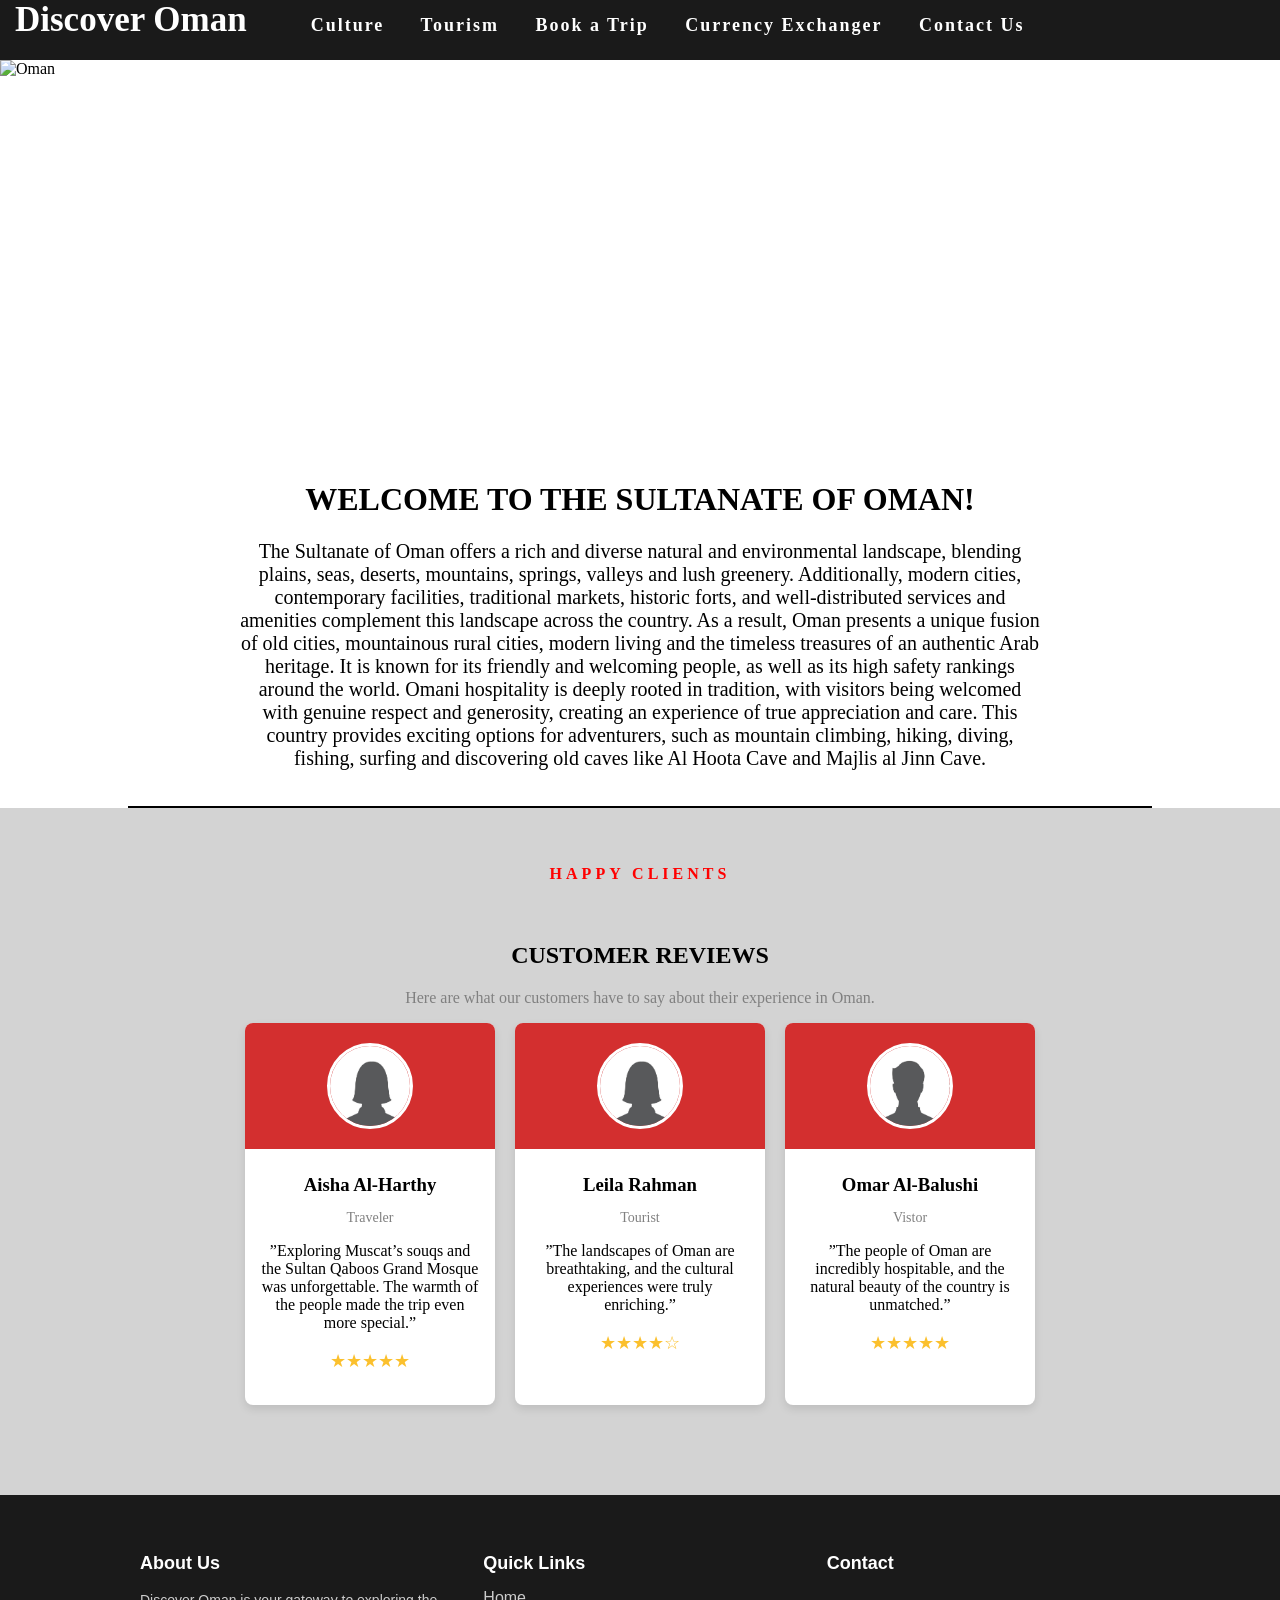
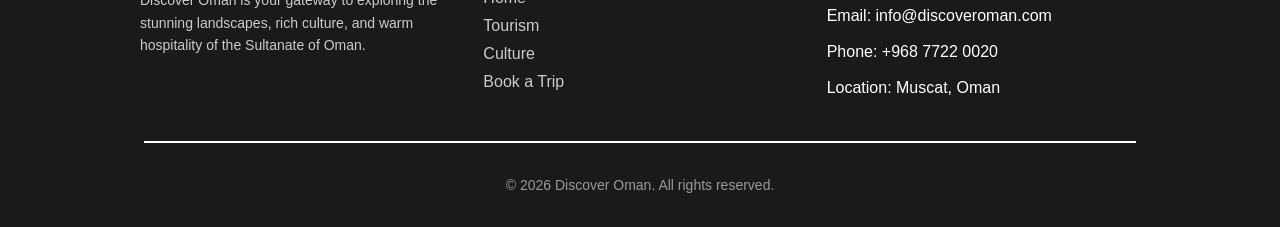
==== index.html @ 0ae24a31 "Fix HTML formatting and structure" ====
<!DOCTYPE html>
<html lang="en">
<!--





-->
<head>

    <meta charset="UTF-8">
    <meta name="viewport" content="width=device-width, initial-scale=1.0">
    <title>Discover Oman</title>
    <link rel="stylesheet" href="CSS/nav.css">
    <link rel="stylesheet" href="CSS/review.css">
    <link rel="stylesheet" href="CSS/footer.css">

    <style>
        * {text-decoration: none;
        color:inherit;
        }
        img {
            display: block;
            background-size: cover;
            width:100%;
             height:400px;
            object-fit:cover;
        }
        body {
                 margin: 0;
                padding: 0; 
            }





    </style>

</head>

<body>
    <header>
        <nav class="navbar">

            <a href="index.html" class="logo">Discover Oman</a> &nbsp;&nbsp;&nbsp;&nbsp;&nbsp;&nbsp;&nbsp;&nbsp;&nbsp;&nbsp;&nbsp;&nbsp;&nbsp;&nbsp;

      
      <div class="navbarspace">
        <a href="culture.html">Culture</a>
        <a href="tourism.html">Tourism</a>
        <a href="book-a-trip.html">Book a Trip</a>
        <a href="currency-exchanger.html">Currency Exchanger</a>
         
        <a href="contact-us.html">Contact Us</a>

      </div>
      </nav>
  </header>

    <main>
        <img src="Images/about-oman-matrah.jpg" alt="Oman">
     <h1
     style="
     text-transform: uppercase;
     text-align: center;
     ">Welcome to the Sultanate of Oman!</h1>
    <p style="text-align: center;
     font-size: 20px;
     font-family: calibri;
     max-width: 800px;   
     margin: 0 auto;    
     line-height: 1.6vm;   
     padding: 0 20px">
        The Sultanate of Oman offers a rich and diverse natural and environmental landscape, blending plains, seas, deserts, mountains, springs, valleys and lush greenery. Additionally, modern cities, contemporary facilities, traditional markets, historic forts, and well-distributed services and amenities complement this landscape across the country. As a result, Oman presents a unique fusion of old cities, mountainous rural cities, modern living and the timeless treasures of an authentic Arab heritage. It is known for its friendly and welcoming people, as well as its high safety rankings around the world. Omani hospitality is deeply rooted in tradition, with visitors being welcomed with genuine respect and generosity, creating an experience of true appreciation and care. This country provides exciting options for adventurers, such as mountain climbing, hiking, diving, fishing, surfing and discovering old caves like Al Hoota Cave and Majlis al Jinn Cave.
    </p>
    <br> <br>
    <hr style="width: 80%; margin: 0 auto; border: none; height: 2px; background-color: #000;">

<article style="background-color: lightgrey;" >
        <br><BR>

        <h4 style="color: red; text-align: center; letter-spacing: 4px;"> HAPPY CLIENTS </h4> <br>
        <h1 style="text-align: center; text-transform: uppercase;">Customer Reviews</h1>
        <p style="color: grey; text-align: center;">Here are what our customers have to say about their experience in Oman.</p>

        <div class="card-container">

            <!--  Review Card 1 -->
            <section class="card">
                <header class="card-header">
                    <img src="Images/female-profile-picture-vector.JPG" alt="Jabed Rahman">
                </header>
                <aside class="card-body">
                    <h3>Aisha Al‑Harthy</h3>
                    <p class="role">Traveler</p>
                    <p>”Exploring Muscat’s souqs and the Sultan Qaboos Grand Mosque was unforgettable. The warmth of the people made the trip even more special.”
                    </p>
                    <p class="stars">★★★★★</p>
                </aside>
            </section>

            <!--  Review Card 2 -->
            <section class="card">
                <header class="card-header">
                    <img src="Images/female-profile-picture-vector.JPG" alt="Sarah Johnson">
                </header>
                <aside class="card-body">
                    <h3>Leila Rahman</h3>
                    <p class="role">Tourist</p>
                    <p>”The landscapes of Oman are breathtaking, and the cultural experiences were truly enriching.”
                    </p>
                    <p class="stars">★★★★☆</p>
                </aside>
            </section>

            <!--  Review Card 3 -->
            <section class="card">
                <header class="card-header">
                    <img src="Images/male-profile-picture-vector.JPG" alt="Michael Lee">
                </header>
                <aside class="card-body">
                    <h3>Omar Al‑Balushi</h3>
                    <p class="role">Vistor</p>
                    <p>”The people of Oman are incredibly hospitable, and the natural beauty of the country is unmatched.”
                    </p>
                    <p class="stars">★★★★★</p>
                </aside>
            </section>

        </div> 
<br><br> <br> <br> <br>
</article>
    </main>










    <footer class="footer">
<div class="footer-container">
               <div class="footer-section">
                <h3>About Us</h3>
                <p>Discover Oman is your gateway to exploring the stunning landscapes, rich culture, and warm hospitality of the Sultanate of Oman.</p>
                </div>

    <div class="footer-section">
      <h3>Quick Links</h3>
        <ul>
                    <li><a href="index.html">Home</a></li>
                    <li><a href="tourism.html">Tourism</a></li>
                    <li><a href="culture.html">Culture</a></li>
                    <li><a href="book-a-trip.html">Book a Trip</a></li>
        </ul>
     </div>

            <div class="footer-section">
                <h3>Contact</h3> <br>
                <a href="mailto:info@discoveroman.com">Email: info@discoveroman.com</a><br><br>
                <a href="tel:+96877220020">Phone: +968 7722 0020</a><br><br>
                <a href="https://maps.app.goo.gl/BrsVuHqrxA2zbpXL9" target="_blank">Location: Muscat, Oman</a>
            </div>

            

        </div>
        <hr style="width: 80%; margin: 0 auto; border: none; height: 2px; background-color: #fff;">

    
            <p style="  text-align: center; padding-top: 20px;color: #999;font-size: 14px;">
                &copy; 2026 Discover Oman. All rights reserved.</p>


    </footer>

</body>

</html>
---- CSS/nav.css ----
.navbar {
    background: #1a1a1a;
     font-family: calibri;
      padding-right: 15px;
      padding-left: 15px;
      padding-bottom: 20px;
      background-size: cover;
}
.navbarspace { 
     display: flex;
             display: inline-block;
			color: #fff;
             font-size: 18px;
              font-weight: bold;
               margin-right: 25px;
               letter-spacing: 2px;        
}
.logo {
font-size: 35px;
 font-weight: 600;
  color: #fff;
}

.navbarspace a {     /* space between words in the nav bar */
    margin-right: 30px;
}


/* both of these should be applied to get transition hovers !!!*/
.navbarspace a {
    transition: 0.5s; /* this is the speed of the transition for the hover effect*/
}
.navbarspace a:hover {
    color: #ffffff;
    font-size: 120%;
}

.logo{
    transition: 0.5s;
}
.logo:hover {
    color: #ffffff;
    font-size: 250%;
}
---- CSS/review.css ----
.card-container {
      display: flex; /* to set the cards in a row pattern */
      flex-direction: row; /* arrange horizontally */
      flex-wrap: nowrap; /* prevent cards from wrapping to new lines */
      gap: 20px; /* space between each card */
      justify-content: center; /* to center the cards in the space */
    }

    .card {   /* card styling */
      background: white;
      border-radius: 8px;
      width: 250px;
      flex-shrink: 0; /* prevent cards from shrinking */
      box-shadow: 0 4px 8px rgba(0,0,0,0.1);
      text-align: center;
      overflow: hidden; /* delete everything overlap outside the card*/
      transition: 0.6s;
    }
    .card-header {
      background: #d32f2f; /* red header */
      padding: 20px;
      color: white;
    }
    .card-header img {
      display: block;
      margin: 0 auto;
      width: 80px;
      height: 80px;
      border-radius: 50%;
      border: 3px solid white;
    }
    .card-body {
      padding: 15px;
    }
    .card-body h3 {
      margin: 10px 0 5px;
    }
    .card-body p.role {
      color: gray;
      font-size: 14px;
      margin-bottom: 10px;
    }
    .stars {
      color: #fbc02d; 
      font-size: 18px;
    }


    .card:hover {
      scale: 1.05; /* slightly enlarge the card on hover */
      box-shadow: 0 8px 16px rgba(0,0,0,0.2); /* enhance shadow on hover */
    
    }
---- CSS/footer.css ----
.footer {
  background-color: #1a1a1a;
  color: #fff;
  padding: 40px 20px 20px;
  font-family: Arial, sans-serif;
}

.footer-container {
  display: grid;
  grid-template-columns: repeat(auto-fit, minmax(250px, 1fr));
  gap: 30px;
  max-width: 1000px;
  margin: 0 auto 40px;
}

.footer-section h3 {
  font-size: 18px;
  margin-bottom: 15px;
  color: #fff;
}

.footer-section p {
  line-height: 1.6;
  margin: 8px 0;
  color: #ccc;
  font-size: 14px;
}

.footer-section ul {
  list-style: none;
  padding: 0;
  margin: 0;
}

.footer-section ul li {
  margin-bottom: 10px;
}

.footer-section ul li a {
  color: #ccc;
  text-decoration: none;
  transition: color 0.3s;
}

.footer-section ul li a:hover {
  color: #fff;
  text-decoration: underline;
}


.footer-section a:hover {
     color: #fff;
  text-decoration: underline;
    
}
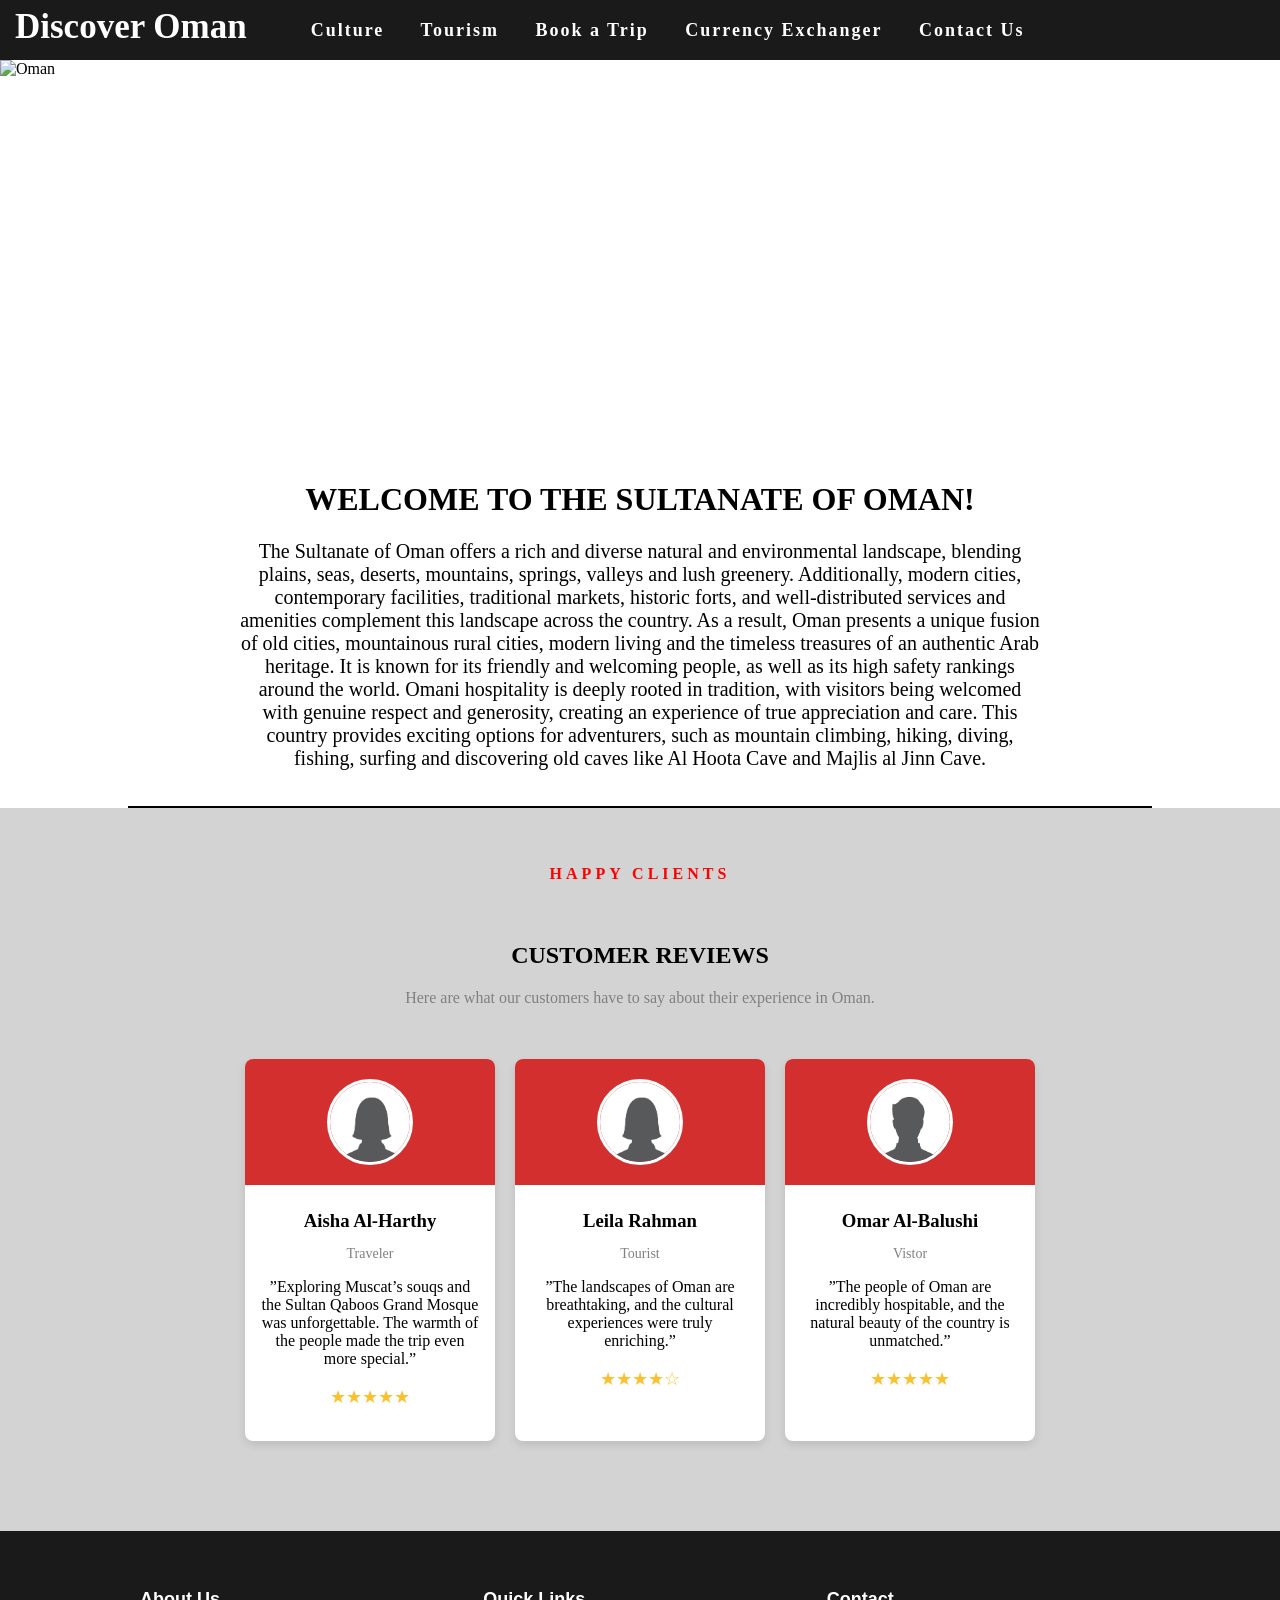
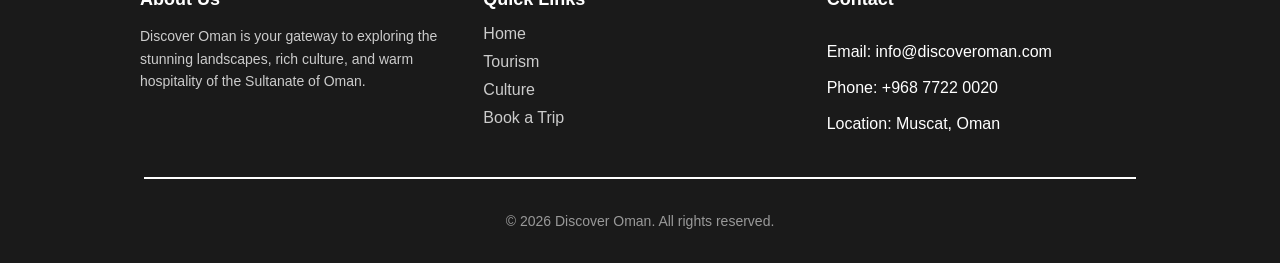
==== commit c56542d2: "Add files via upload" ====
--- a/index.html
+++ b/index.html
@@ -44,10 +44,10 @@
     <header>
         <nav class="navbar">
 
-            <a href="index.html" class="logo">Discover Oman</a> &nbsp;&nbsp;&nbsp;&nbsp;&nbsp;&nbsp;&nbsp;&nbsp;&nbsp;&nbsp;&nbsp;&nbsp;&nbsp;&nbsp;
+            <a href="index.html" class="logo" style="position: relative; top: 7px;">Discover Oman</a> &nbsp;&nbsp;&nbsp;&nbsp;&nbsp;&nbsp;&nbsp;&nbsp;&nbsp;&nbsp;&nbsp;&nbsp;&nbsp;&nbsp;
 
       
-      <div class="navbarspace">
+      <div class="navbarspace" style="position: relative; top: 4.5px;">
         <a href="culture.html">Culture</a>
         <a href="tourism.html">Tourism</a>
         <a href="book-a-trip.html">Book a Trip</a>
@@ -84,6 +84,7 @@
         <h4 style="color: red; text-align: center; letter-spacing: 4px;"> HAPPY CLIENTS </h4> <br>
         <h1 style="text-align: center; text-transform: uppercase;">Customer Reviews</h1>
         <p style="color: grey; text-align: center;">Here are what our customers have to say about their experience in Oman.</p>
+        <br><br>
 
         <div class="card-container">
 
@@ -181,4 +182,4 @@
 
 </body>
 
-</html>
+</html>
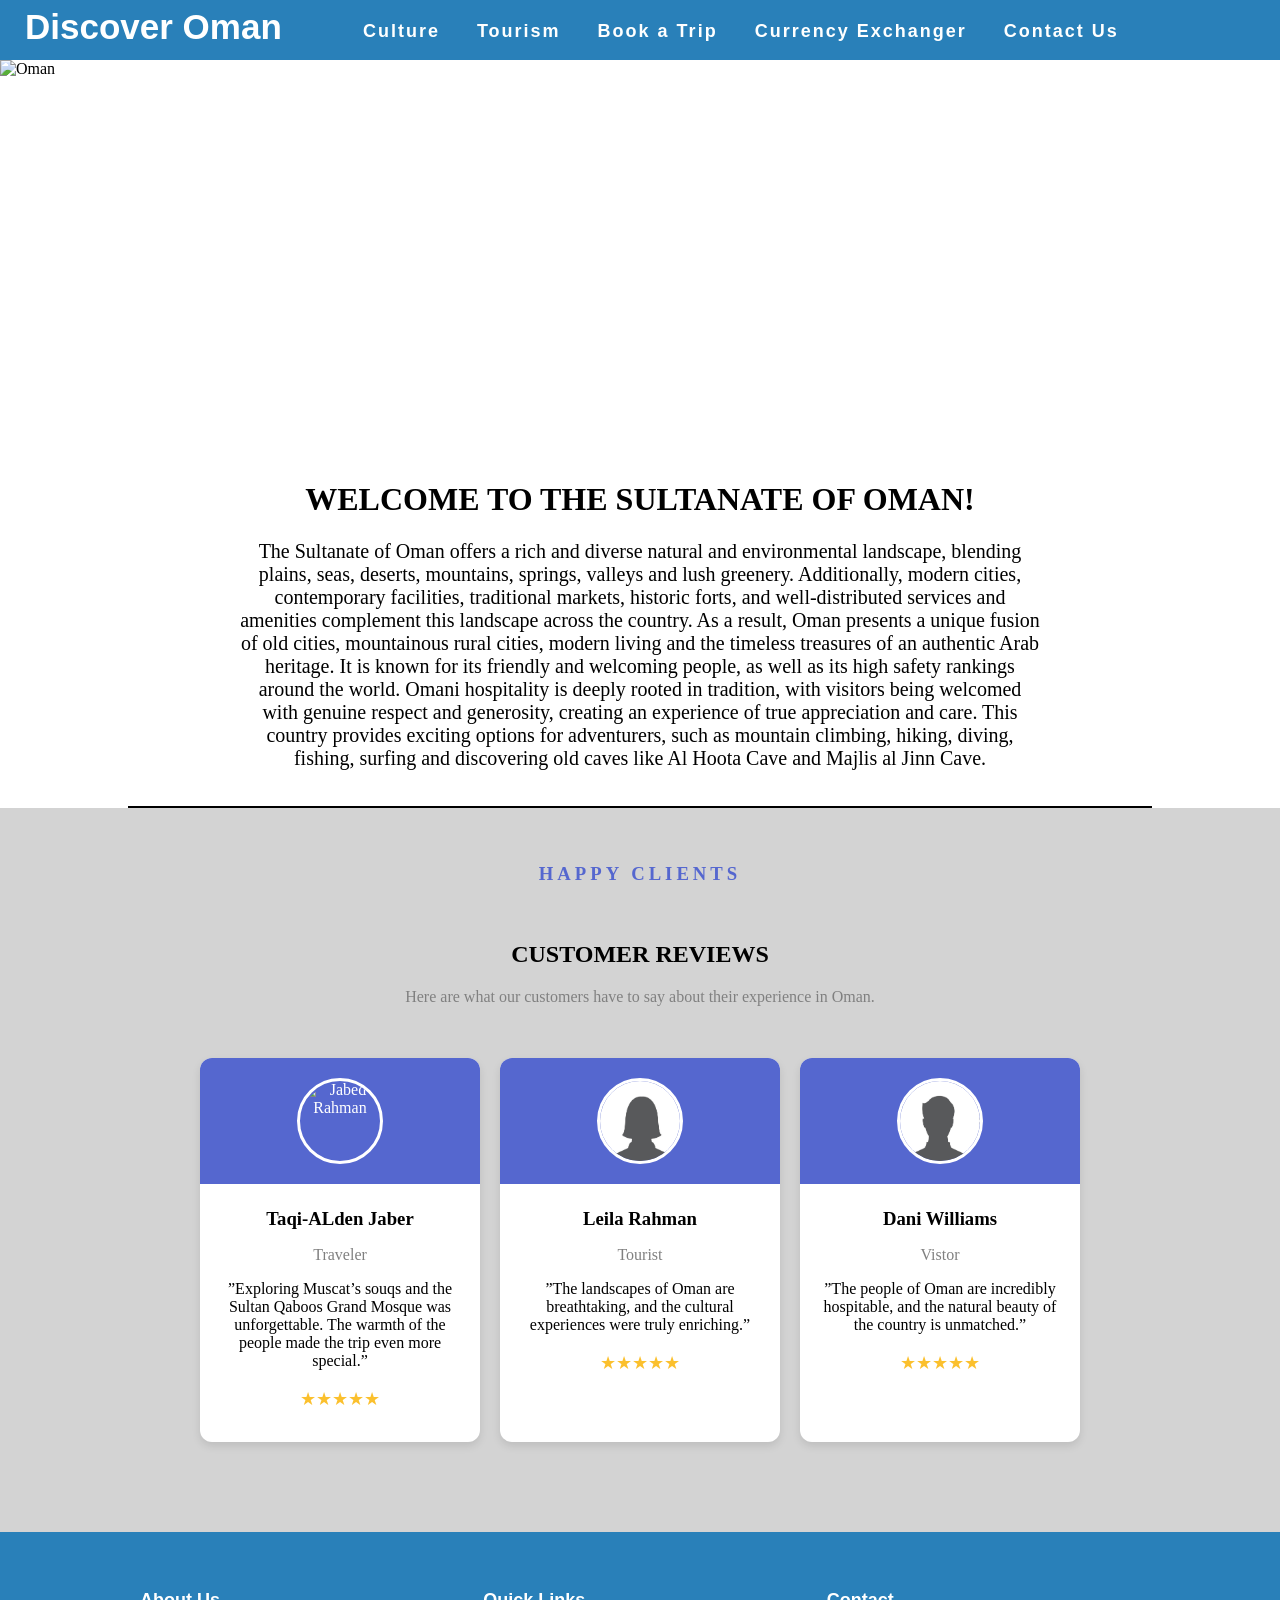
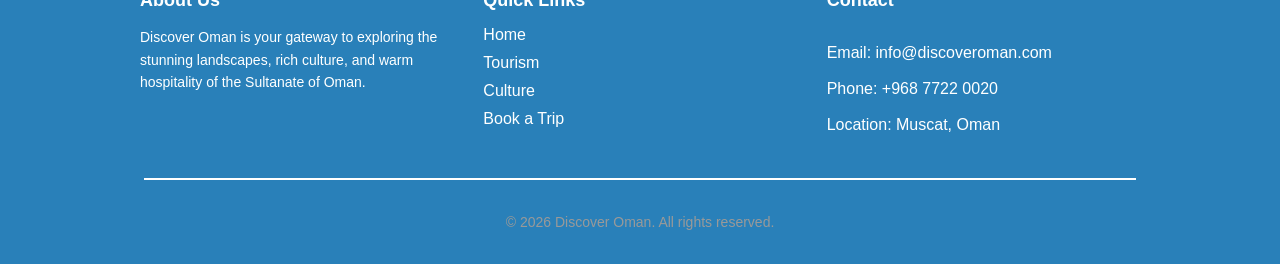
==== commit 0fad940a: "Add files via upload 12-4-2026. Added the edited code" ====
--- a/index.html
+++ b/index.html
@@ -16,6 +16,12 @@
     <link rel="stylesheet" href="CSS/review.css">
     <link rel="stylesheet" href="CSS/footer.css">
 
+    <!-- Fonts  -->
+     
+    <link href="https://fonts.googleapis.com/css2?family=Boldonse&display=swap" rel="stylesheet">
+
+    <!-- Fonts -->
+
     <style>
         * {text-decoration: none;
         color:inherit;
@@ -32,6 +38,10 @@
                 padding: 0; 
             }
 
+        .archivo-black {
+            font-family: 'Archivo Black', sans-serif;
+        }
+
 
 
 
@@ -44,7 +54,7 @@
     <header>
         <nav class="navbar">
 
-            <a href="index.html" class="logo" style="position: relative; top: 7px;">Discover Oman</a> &nbsp;&nbsp;&nbsp;&nbsp;&nbsp;&nbsp;&nbsp;&nbsp;&nbsp;&nbsp;&nbsp;&nbsp;&nbsp;&nbsp;
+            <a href="index.html" class="logo" style="position: relative; top: 7px; ">Discover Oman</a> &nbsp;&nbsp;&nbsp;&nbsp;&nbsp;&nbsp;&nbsp;&nbsp;&nbsp;&nbsp;&nbsp;&nbsp;&nbsp;&nbsp;
 
       
       <div class="navbarspace" style="position: relative; top: 4.5px;">
@@ -81,7 +91,7 @@
 <article style="background-color: lightgrey;" >
         <br><BR>
 
-        <h4 style="color: red; text-align: center; letter-spacing: 4px;"> HAPPY CLIENTS </h4> <br>
+        <h3 style="color: #5567cf; text-align: center; letter-spacing: 4px;"> HAPPY CLIENTS </h3> <br>
         <h1 style="text-align: center; text-transform: uppercase;">Customer Reviews</h1>
         <p style="color: grey; text-align: center;">Here are what our customers have to say about their experience in Oman.</p>
         <br><br>
@@ -91,10 +101,10 @@
             <!--  Review Card 1 -->
             <section class="card">
                 <header class="card-header">
-                    <img src="Images/female-profile-picture-vector.JPG" alt="Jabed Rahman">
+                    <img src="Images/male-profile-picture-vector.jpg" alt="Jabed Rahman">
                 </header>
                 <aside class="card-body">
-                    <h3>Aisha Al‑Harthy</h3>
+                    <h3>Taqi-ALden Jaber</h3>
                     <p class="role">Traveler</p>
                     <p>”Exploring Muscat’s souqs and the Sultan Qaboos Grand Mosque was unforgettable. The warmth of the people made the trip even more special.”
                     </p>
@@ -112,7 +122,7 @@
                     <p class="role">Tourist</p>
                     <p>”The landscapes of Oman are breathtaking, and the cultural experiences were truly enriching.”
                     </p>
-                    <p class="stars">★★★★☆</p>
+                    <p class="stars">★★★★★</p>
                 </aside>
             </section>
 
@@ -122,7 +132,7 @@
                     <img src="Images/male-profile-picture-vector.JPG" alt="Michael Lee">
                 </header>
                 <aside class="card-body">
-                    <h3>Omar Al‑Balushi</h3>
+                    <h3>Dani Williams</h3>
                     <p class="role">Vistor</p>
                     <p>”The people of Oman are incredibly hospitable, and the natural beauty of the country is unmatched.”
                     </p>
--- a/CSS/nav.css
+++ b/CSS/nav.css
@@ -1,10 +1,12 @@
+
 .navbar {
-    background: #1a1a1a;
-     font-family: calibri;
+    background: #2980b9;
+    font-family: boldnose, sans-serif;
       padding-right: 15px;
       padding-left: 15px;
       padding-bottom: 20px;
       background-size: cover;
+      font-weight: 400;
 }
 .navbarspace { 
      display: flex;
@@ -19,6 +21,8 @@
 font-size: 35px;
  font-weight: 600;
   color: #fff;
+  padding: 10px;
+  
 }
 
 .navbarspace a {     /* space between words in the nav bar */
--- a/CSS/review.css
+++ b/CSS/review.css
@@ -1,53 +1,62 @@
-.card-container {
-      display: flex; /* to set the cards in a row pattern */
-      flex-direction: row; /* arrange horizontally */
-      flex-wrap: nowrap; /* prevent cards from wrapping to new lines */
-      gap: 20px; /* space between each card */
-      justify-content: center; /* to center the cards in the space */
-    }
-
-    .card {   /* card styling */
-      background: white;
-      border-radius: 8px;
-      width: 250px;
-      flex-shrink: 0; /* prevent cards from shrinking */
-      box-shadow: 0 4px 8px rgba(0,0,0,0.1);
-      text-align: center;
-      overflow: hidden; /* delete everything overlap outside the card*/
-      transition: 0.6s;
-    }
-    .card-header {
-      background: #d32f2f; /* red header */
-      padding: 20px;
-      color: white;
-    }
-    .card-header img {
-      display: block;
-      margin: 0 auto;
-      width: 80px;
-      height: 80px;
-      border-radius: 50%;
-      border: 3px solid white;
-    }
-    .card-body {
-      padding: 15px;
-    }
-    .card-body h3 {
-      margin: 10px 0 5px;
-    }
-    .card-body p.role {
-      color: gray;
-      font-size: 14px;
-      margin-bottom: 10px;
-    }
-    .stars {
-      color: #fbc02d; 
-      font-size: 18px;
-    }
-
-
-    .card:hover {
-      scale: 1.05; /* slightly enlarge the card on hover */
-      box-shadow: 0 8px 16px rgba(0,0,0,0.2); /* enhance shadow on hover */
-    
-    }+.card-container {
+      display: flex;
+      flex-direction: row;
+      flex-wrap: wrap;
+      gap: 20px;
+      justify-content: center;
+}
+
+.card {
+      background: white;
+      border-radius: 12px;
+      width: min(100%, 280px);
+      box-shadow: 0 4px 8px rgba(0,0,0,0.1);
+      text-align: center;
+      overflow: hidden;
+      transition: 0.6s;
+}
+.card-header {
+      background: #5567cf;
+      padding: 20px;
+      color: white;
+}
+.card-header img {
+      display: block;
+      margin: 0 auto;
+      width: 80px;
+      height: 80px;
+      border-radius: 50%;
+      border: 3px solid white;
+}
+.card-body {
+      padding: 14px;
+}
+.card-body h3 {
+      margin: 10px 0 5px;
+}
+.role {
+      color: gray;
+      font-size: 16px;
+}
+.stars {
+      color: #fbc02d;
+      font-size: 18px;
+}
+
+.card:hover {
+      transform: scale(1.05);
+      box-shadow: 0 8px 16px rgba(0,0,0,0.2);
+}
+
+@media (max-width: 860px) {
+    .card-container {
+        gap: 16px;
+    }
+}
+
+@media (max-width: 560px) {
+    .card {
+        width: 100%;
+        max-width: 100%;
+    }
+}
--- a/CSS/footer.css
+++ b/CSS/footer.css
@@ -1,5 +1,5 @@
 .footer {
-  background-color: #1a1a1a;
+  background-color: #2980b9;
   color: #fff;
   padding: 40px 20px 20px;
   font-family: Arial, sans-serif;
@@ -22,7 +22,7 @@
 .footer-section p {
   line-height: 1.6;
   margin: 8px 0;
-  color: #ccc;
+  color: #fff;
   font-size: 14px;
 }
 
@@ -37,9 +37,9 @@
 }
 
 .footer-section ul li a {
-  color: #ccc;
+  color: #fff;
   text-decoration: none;
-  transition: color 0.3s;
+
 }
 
 .footer-section ul li a:hover {
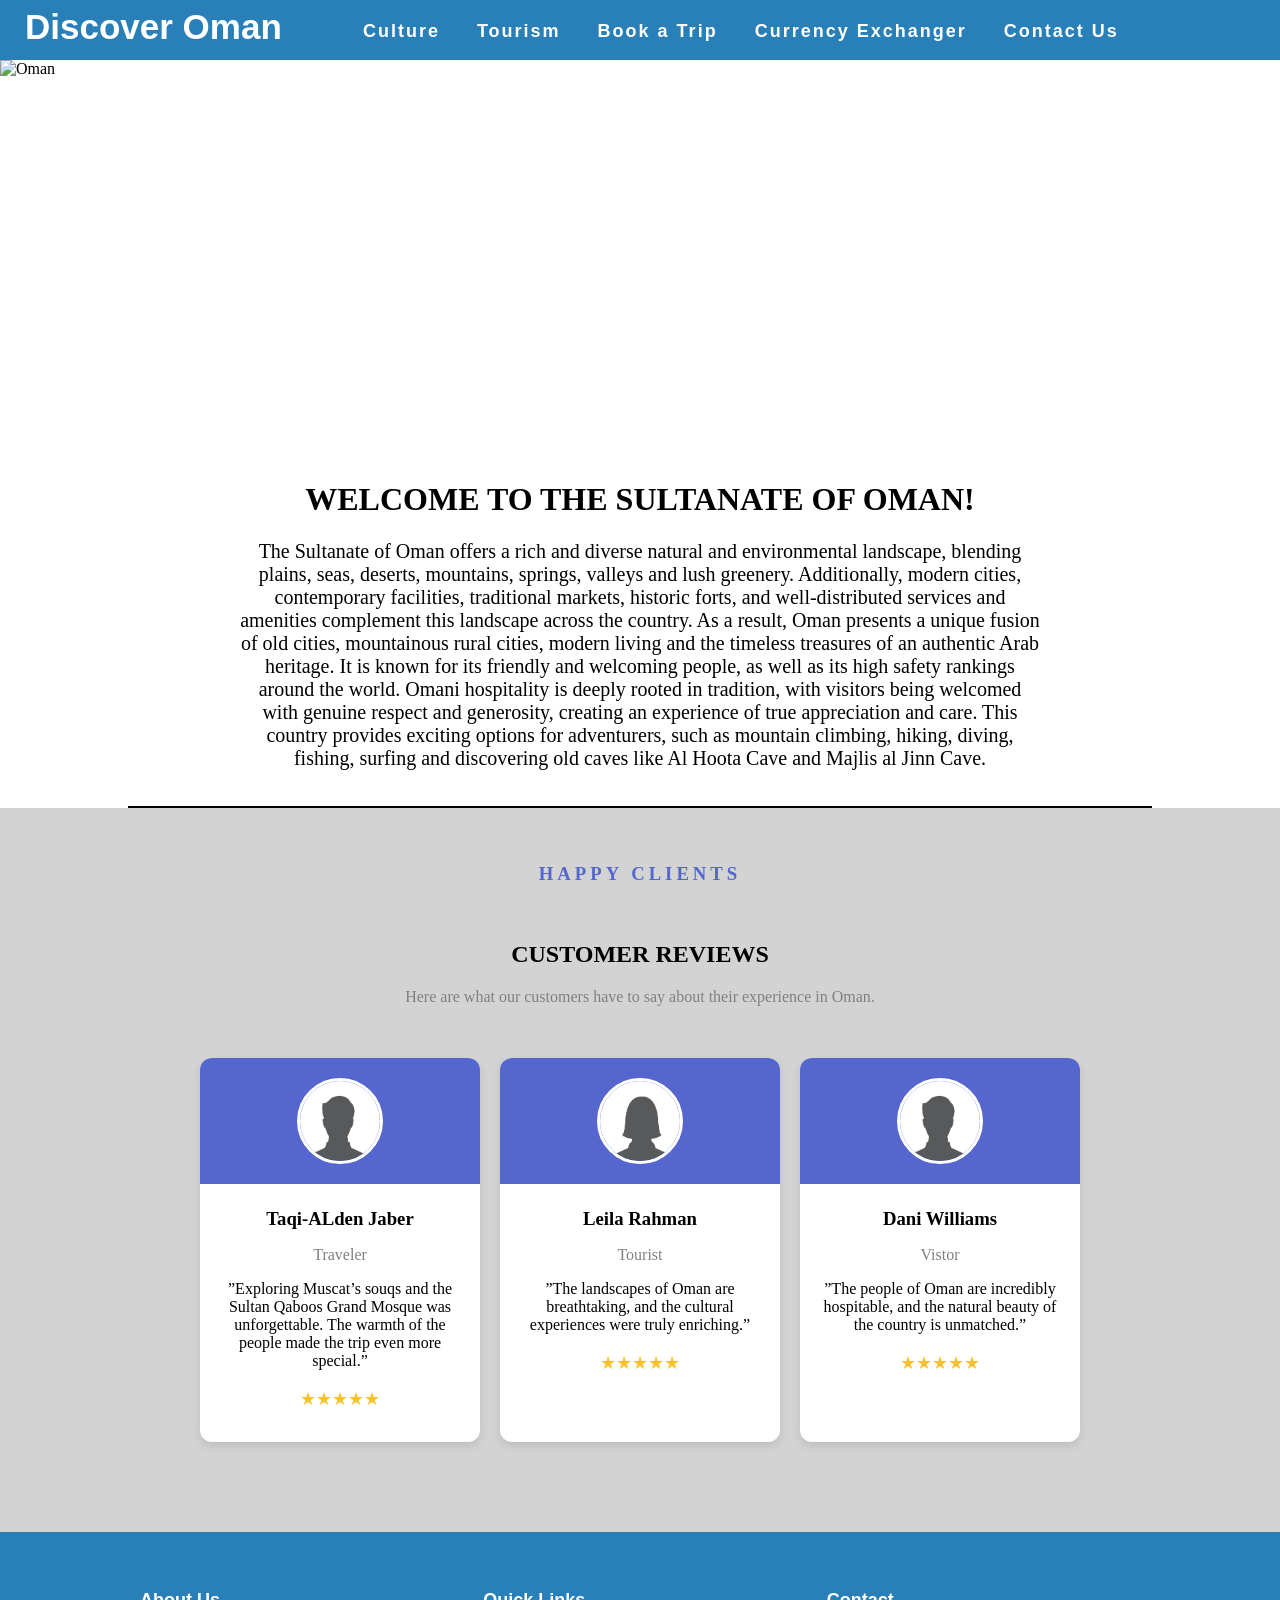
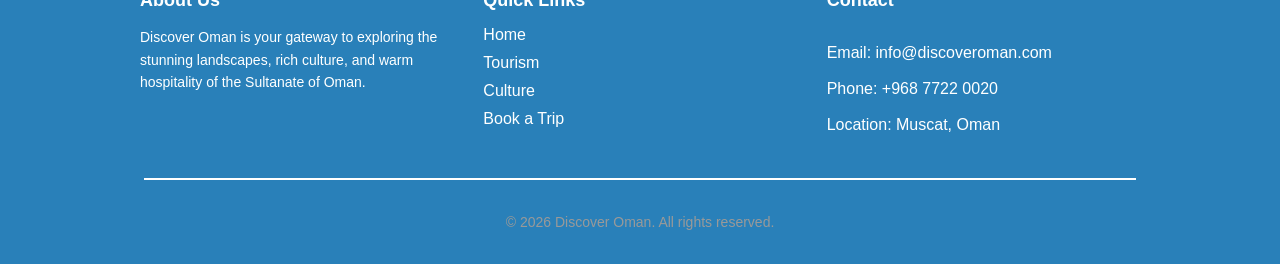
==== commit 4bd0fd9d: "Add files via upload" ====
--- a/index.html
+++ b/index.html
@@ -101,7 +101,7 @@
             <!--  Review Card 1 -->
             <section class="card">
                 <header class="card-header">
-                    <img src="Images/male-profile-picture-vector.jpg" alt="Jabed Rahman">
+                    <img src="Images/male-profile-picture-vector.JPG" alt="Taqi-ALden Jaber">
                 </header>
                 <aside class="card-body">
                     <h3>Taqi-ALden Jaber</h3>
@@ -115,7 +115,7 @@
             <!--  Review Card 2 -->
             <section class="card">
                 <header class="card-header">
-                    <img src="Images/female-profile-picture-vector.JPG" alt="Sarah Johnson">
+                    <img src="Images/female-profile-picture-vector.JPG" alt="Leila Rahman">
                 </header>
                 <aside class="card-body">
                     <h3>Leila Rahman</h3>
@@ -129,7 +129,7 @@
             <!--  Review Card 3 -->
             <section class="card">
                 <header class="card-header">
-                    <img src="Images/male-profile-picture-vector.JPG" alt="Michael Lee">
+                    <img src="Images/male-profile-picture-vector.JPG" alt="Dani Williams">
                 </header>
                 <aside class="card-body">
                     <h3>Dani Williams</h3>
--- a/CSS/nav.css
+++ b/CSS/nav.css
@@ -7,6 +7,7 @@
       padding-bottom: 20px;
       background-size: cover;
       font-weight: 400;
+      margin-top: 0;
 }
 .navbarspace { 
      display: flex;
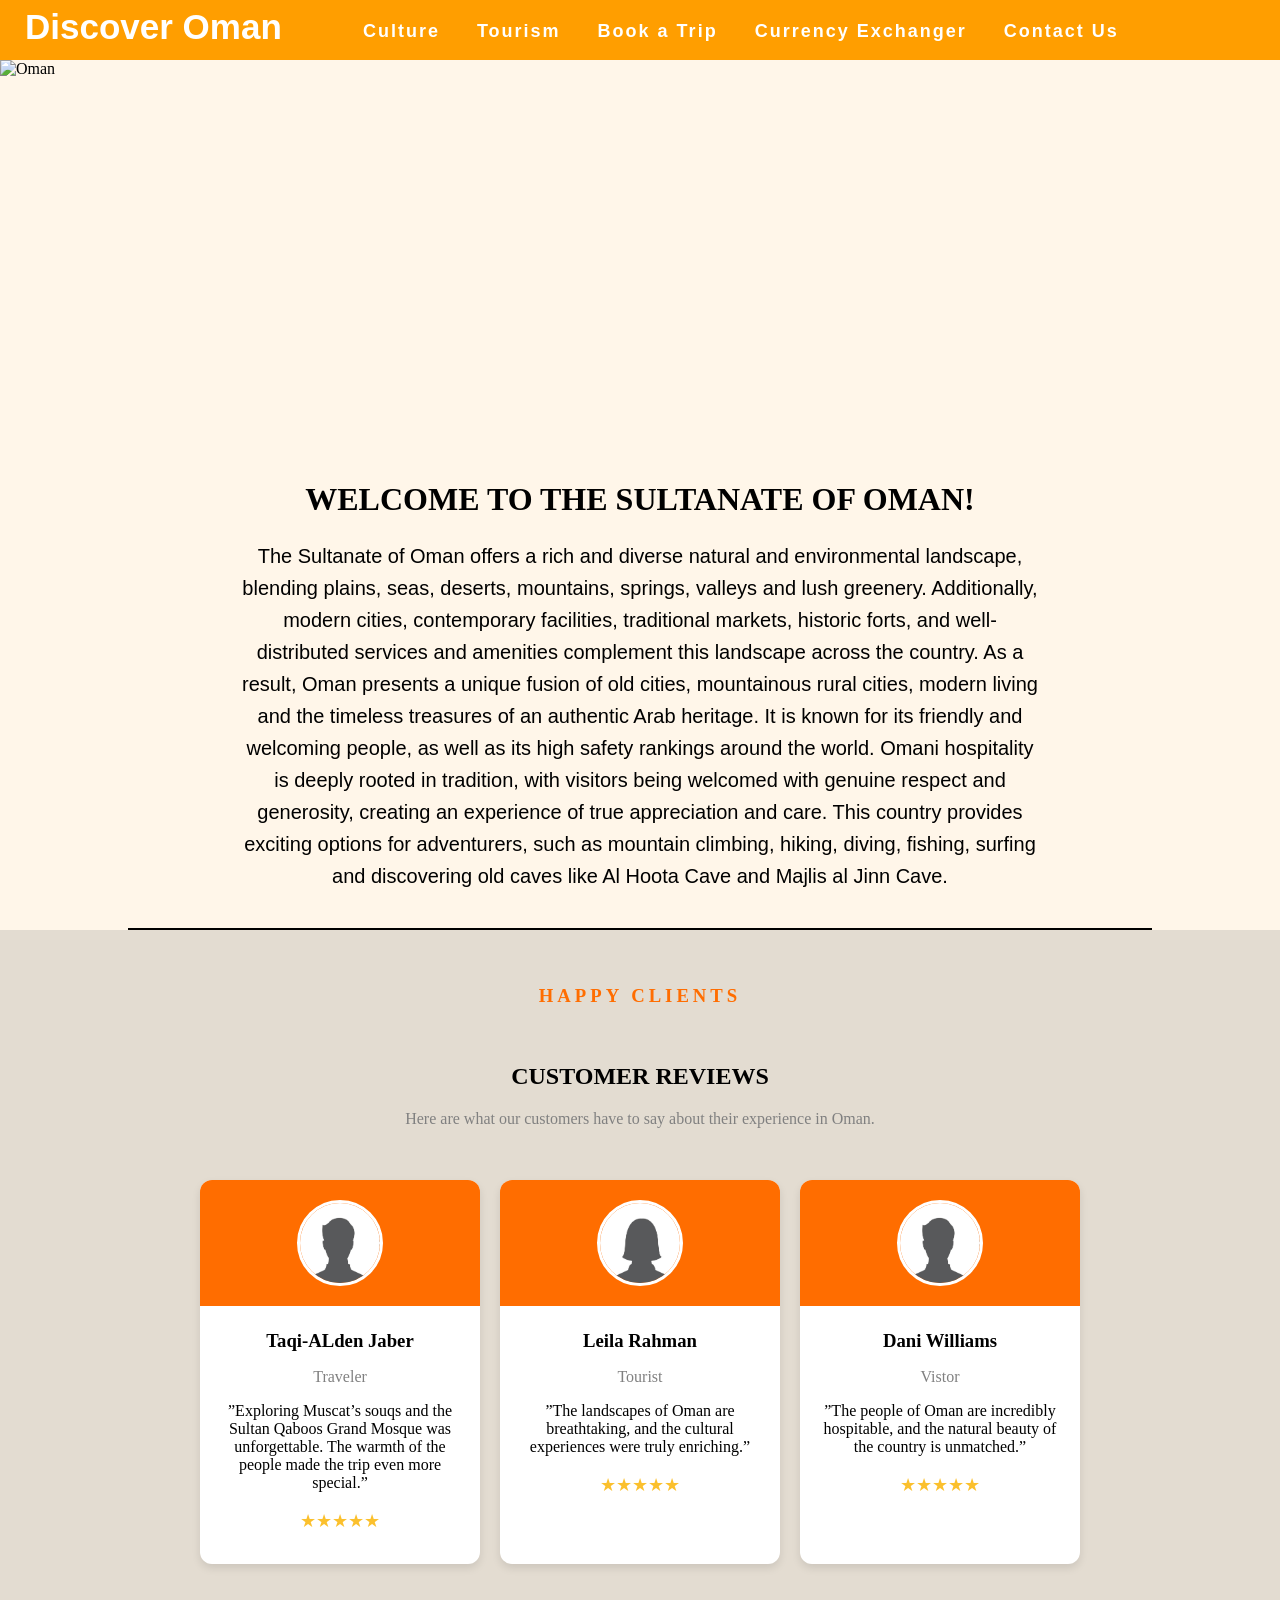
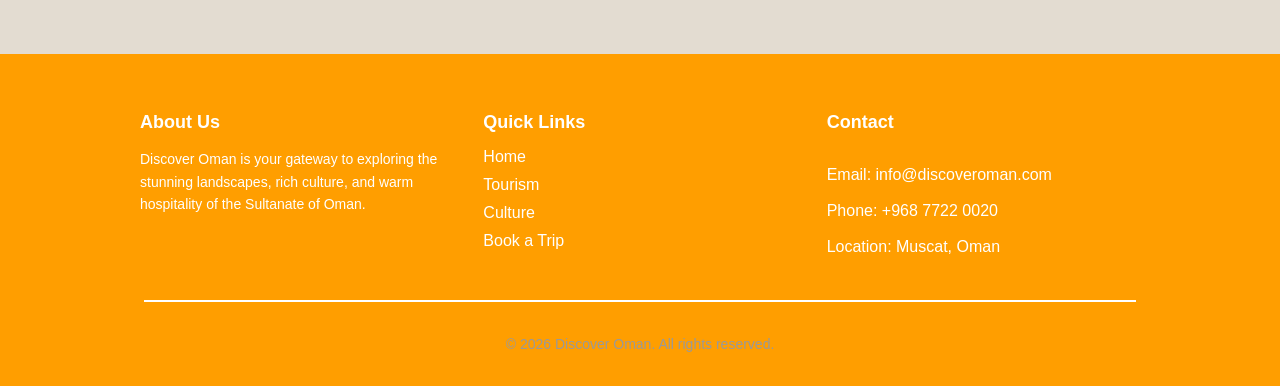
==== commit 2b0b0cb0: "Add files via upload" ====
--- a/index.html
+++ b/index.html
@@ -36,6 +36,7 @@
         body {
                  margin: 0;
                 padding: 0; 
+                background-color: #FFF6E9;
             }
 
         .archivo-black {
@@ -78,20 +79,20 @@
      ">Welcome to the Sultanate of Oman!</h1>
     <p style="text-align: center;
      font-size: 20px;
-     font-family: calibri;
+     font-family: Arial;
      max-width: 800px;   
      margin: 0 auto;    
-     line-height: 1.6vm;   
+     line-height: 1.6;   
      padding: 0 20px">
         The Sultanate of Oman offers a rich and diverse natural and environmental landscape, blending plains, seas, deserts, mountains, springs, valleys and lush greenery. Additionally, modern cities, contemporary facilities, traditional markets, historic forts, and well-distributed services and amenities complement this landscape across the country. As a result, Oman presents a unique fusion of old cities, mountainous rural cities, modern living and the timeless treasures of an authentic Arab heritage. It is known for its friendly and welcoming people, as well as its high safety rankings around the world. Omani hospitality is deeply rooted in tradition, with visitors being welcomed with genuine respect and generosity, creating an experience of true appreciation and care. This country provides exciting options for adventurers, such as mountain climbing, hiking, diving, fishing, surfing and discovering old caves like Al Hoota Cave and Majlis al Jinn Cave.
     </p>
     <br> <br>
     <hr style="width: 80%; margin: 0 auto; border: none; height: 2px; background-color: #000;">
 
-<article style="background-color: lightgrey;" >
+<article style="background-color: #e3dcd1;" >
         <br><BR>
 
-        <h3 style="color: #5567cf; text-align: center; letter-spacing: 4px;"> HAPPY CLIENTS </h3> <br>
+        <h3 style="color: #FF6D00; text-align: center; letter-spacing: 4px;"> HAPPY CLIENTS </h3> <br>
         <h1 style="text-align: center; text-transform: uppercase;">Customer Reviews</h1>
         <p style="color: grey; text-align: center;">Here are what our customers have to say about their experience in Oman.</p>
         <br><br>
--- a/CSS/nav.css
+++ b/CSS/nav.css
@@ -1,6 +1,6 @@
 
 .navbar {
-    background: #2980b9;
+    background: #FF9E00;
     font-family: boldnose, sans-serif;
       padding-right: 15px;
       padding-left: 15px;
@@ -12,7 +12,7 @@
 .navbarspace { 
      display: flex;
              display: inline-block;
-			color: #fff;
+			color: #FFF;
              font-size: 18px;
               font-weight: bold;
                margin-right: 25px;
@@ -21,7 +21,7 @@
 .logo {
 font-size: 35px;
  font-weight: 600;
-  color: #fff;
+  color: #FFF;
   padding: 10px;
   
 }
@@ -36,7 +36,7 @@
     transition: 0.5s; /* this is the speed of the transition for the hover effect*/
 }
 .navbarspace a:hover {
-    color: #ffffff;
+    color: #1A1A2E;
     font-size: 120%;
 }
 
@@ -44,6 +44,6 @@
     transition: 0.5s;
 }
 .logo:hover {
-    color: #ffffff;
+    color: #1A1A2E;
     font-size: 250%;
 }
--- a/CSS/review.css
+++ b/CSS/review.css
@@ -16,7 +16,7 @@
       transition: 0.6s;
 }
 .card-header {
-      background: #5567cf;
+      background: #FF6D00;
       padding: 20px;
       color: white;
 }
--- a/CSS/footer.css
+++ b/CSS/footer.css
@@ -1,5 +1,5 @@
 .footer {
-  background-color: #2980b9;
+  background-color: #FF9E00;
   color: #fff;
   padding: 40px 20px 20px;
   font-family: Arial, sans-serif;
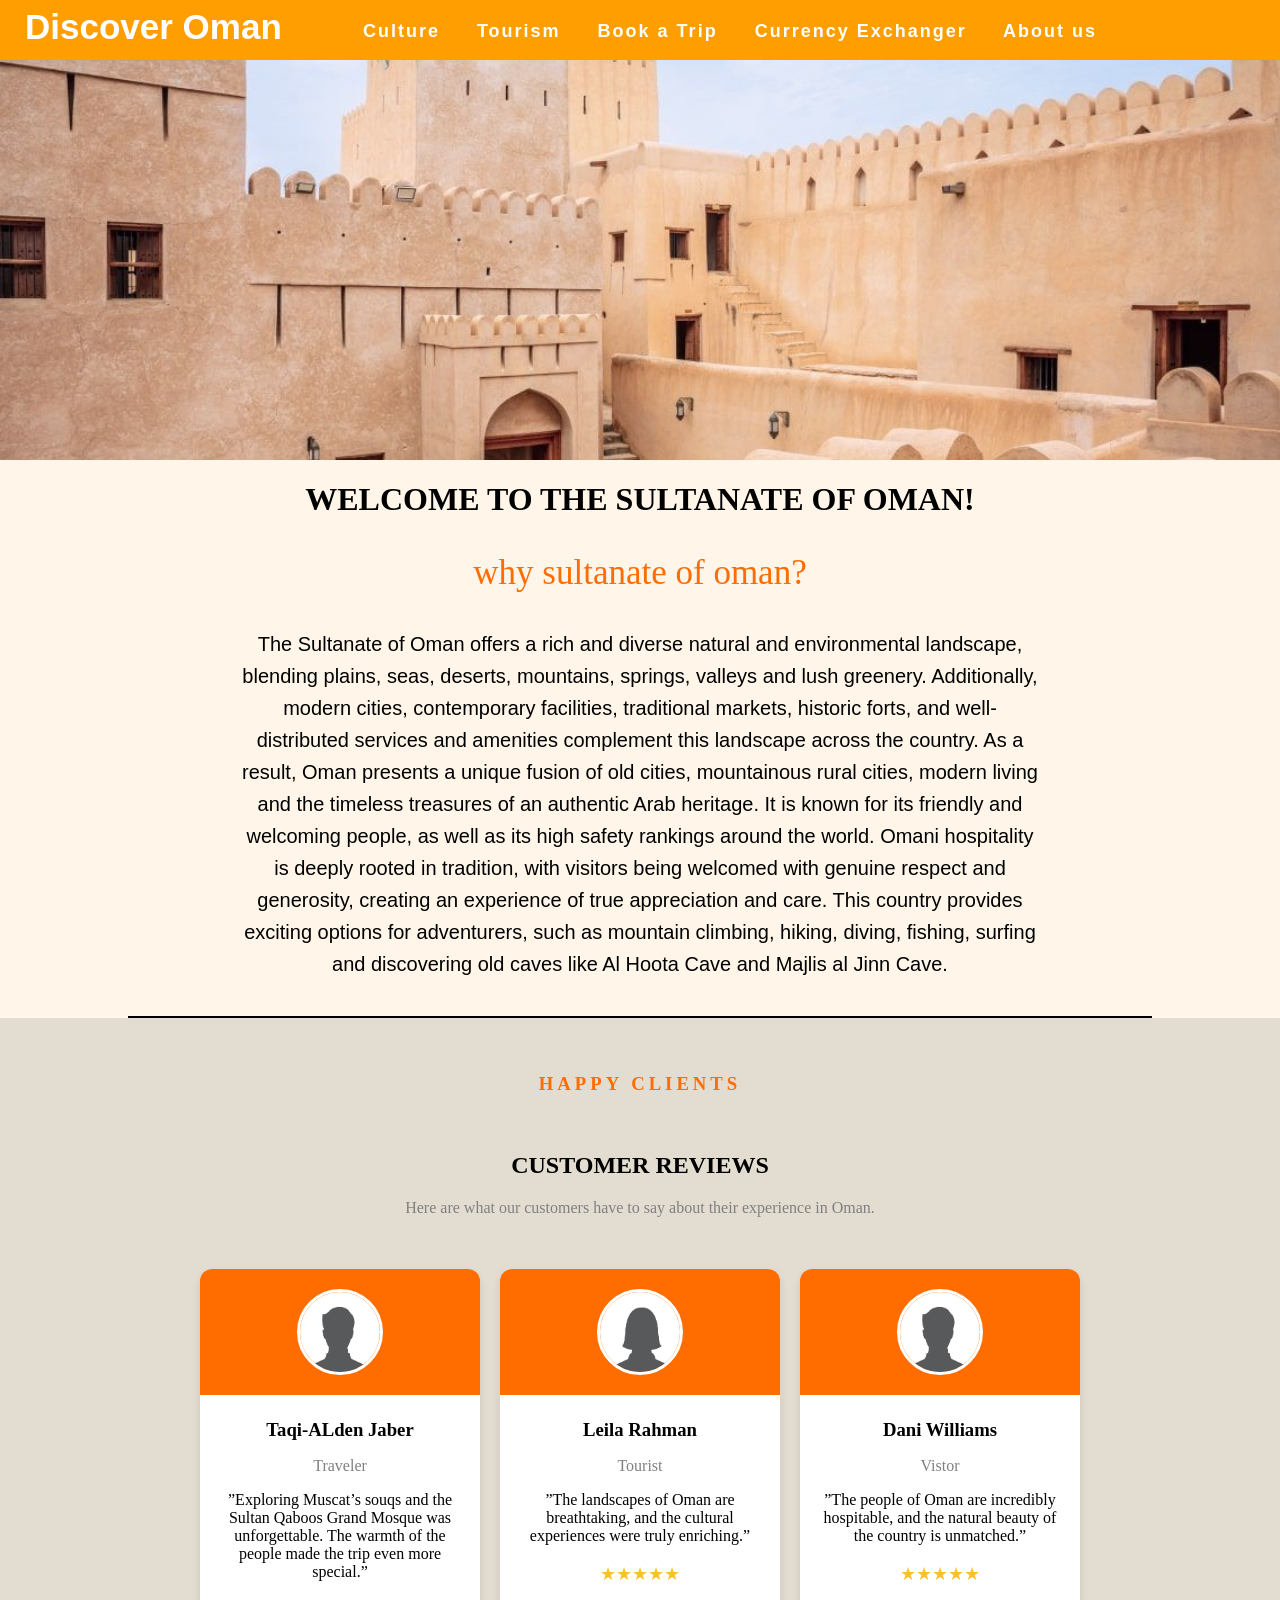
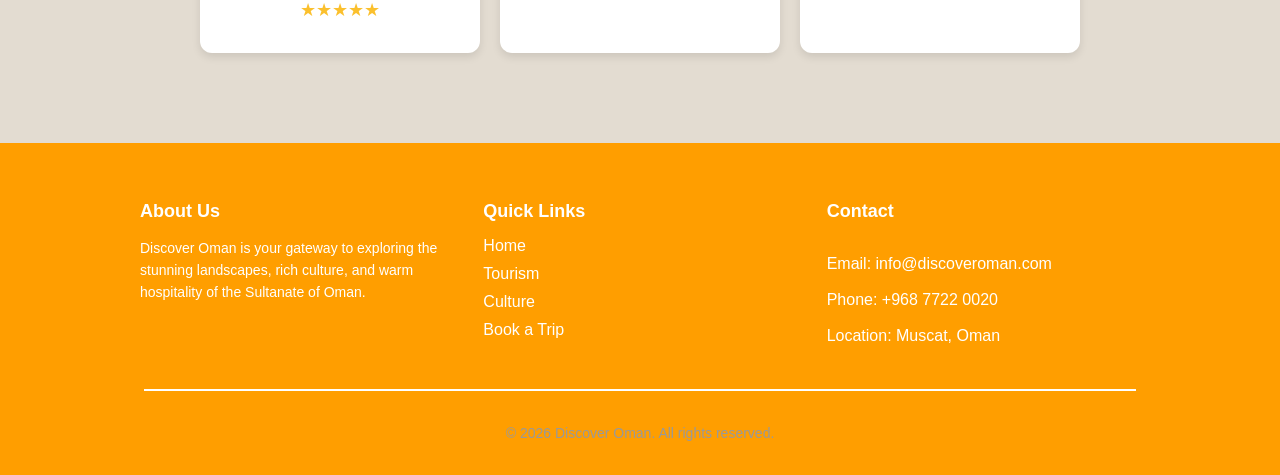
==== commit d4066d93: "Add files via upload" ====
--- a/index.html
+++ b/index.html
@@ -15,6 +15,7 @@
     <link rel="stylesheet" href="CSS/nav.css">
     <link rel="stylesheet" href="CSS/review.css">
     <link rel="stylesheet" href="CSS/footer.css">
+    <link rel="icon" type="image/png" href="Images/logo1-removebg-preview.png">
 
     <!-- Fonts  -->
      
@@ -63,20 +64,20 @@
         <a href="tourism.html">Tourism</a>
         <a href="book-a-trip.html">Book a Trip</a>
         <a href="currency-exchanger.html">Currency Exchanger</a>
-         
-        <a href="contact-us.html">Contact Us</a>
+        <a href="about-us.html">About us</a>
 
       </div>
       </nav>
   </header>
 
     <main>
-        <img src="Images/about-oman-matrah.jpg" alt="Oman">
+        <img src="Images/Title_image_min_734c1130c2.jpg" alt="Oman">
      <h1
      style="
      text-transform: uppercase;
      text-align: center;
      ">Welcome to the Sultanate of Oman!</h1>
+     <p style="color:#FF6D00; text-align:center; font-size: 35px;">why sultanate of oman?</p>
     <p style="text-align: center;
      font-size: 20px;
      font-family: Arial;
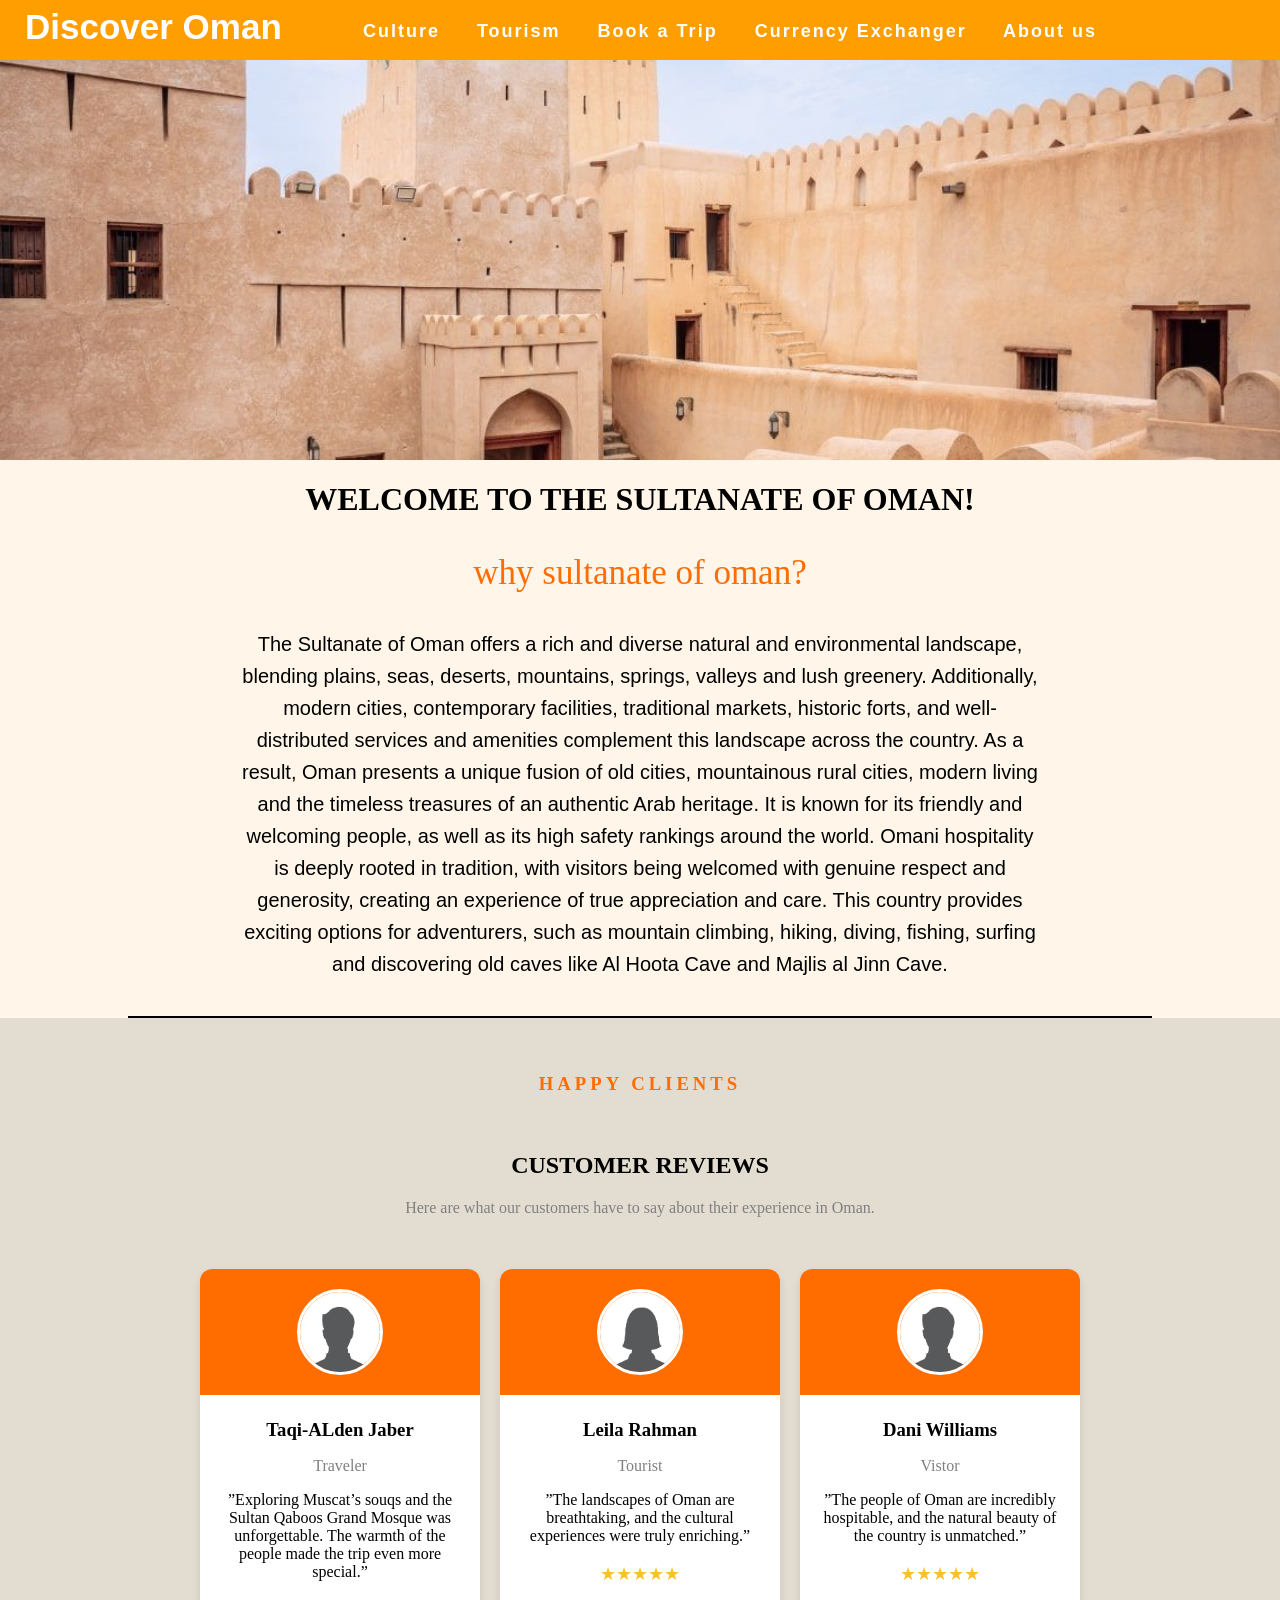
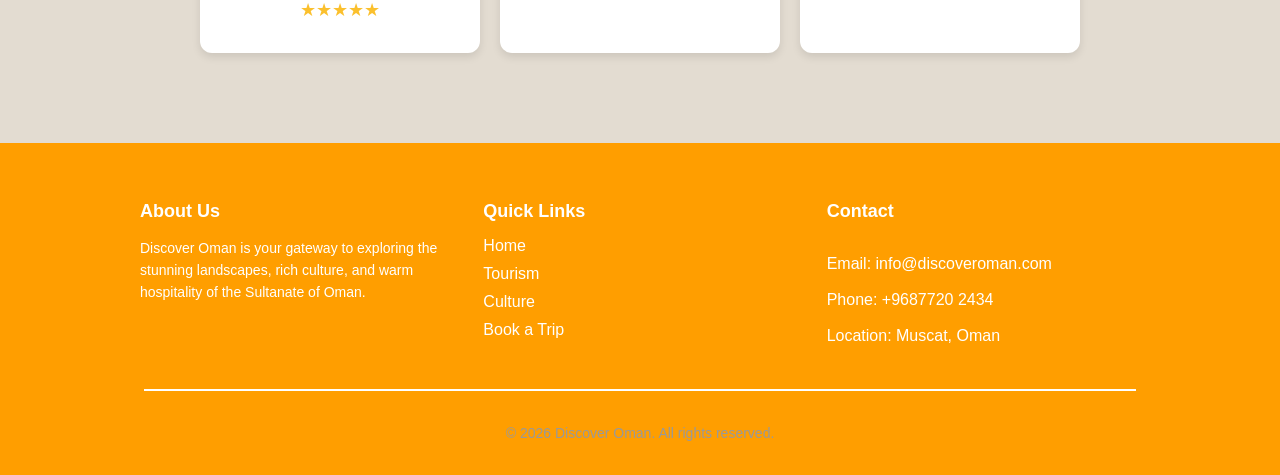
==== commit 04c1c592: "Add files via upload" ====
--- a/index.html
+++ b/index.html
@@ -176,7 +176,7 @@
             <div class="footer-section">
                 <h3>Contact</h3> <br>
                 <a href="mailto:info@discoveroman.com">Email: info@discoveroman.com</a><br><br>
-                <a href="tel:+96877220020">Phone: +968 7722 0020</a><br><br>
+                <a href="tel:+96877202434">Phone: +9687720 2434</a><br><br>
                 <a href="https://maps.app.goo.gl/BrsVuHqrxA2zbpXL9" target="_blank">Location: Muscat, Oman</a>
             </div>
 
